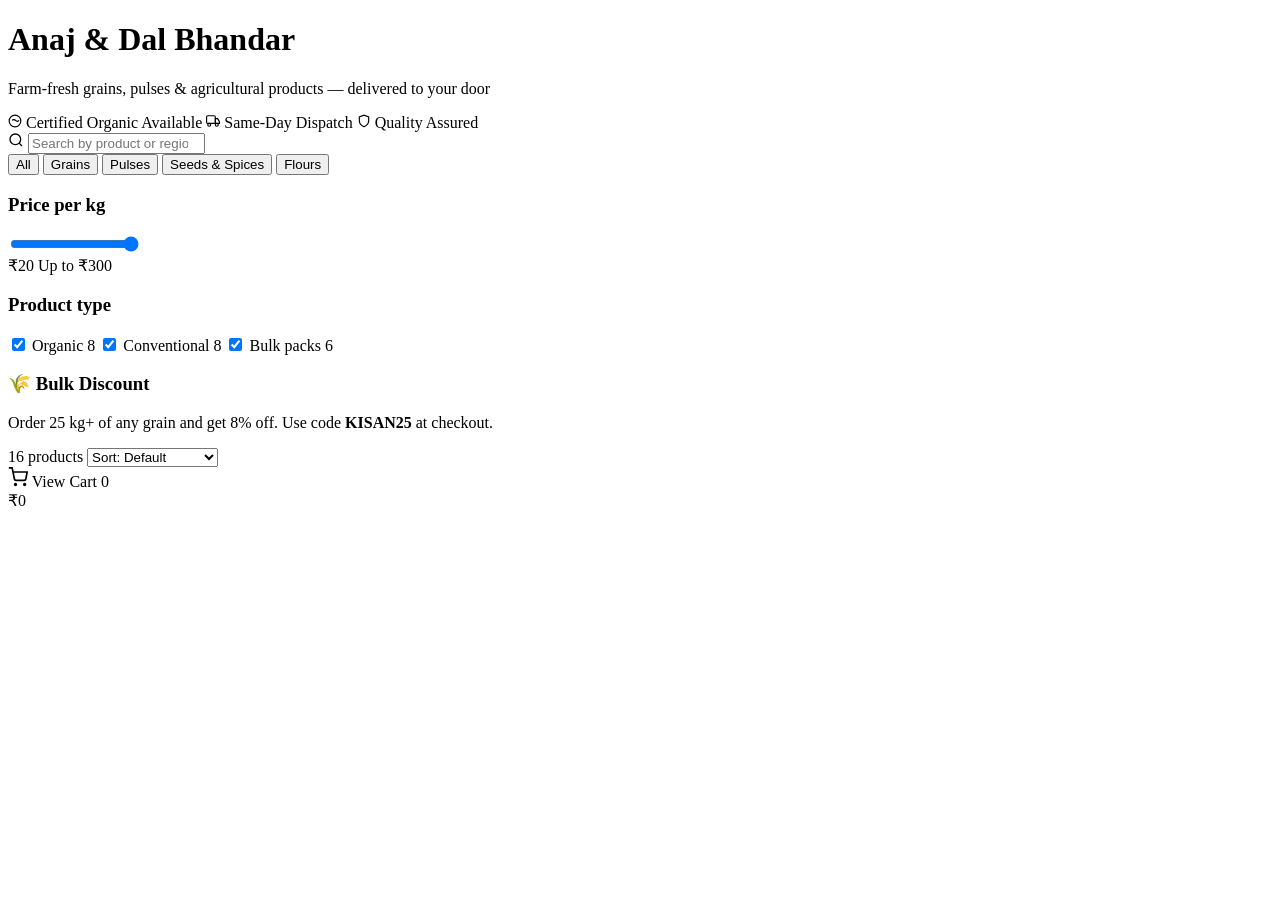
==== grain/index.html @ b6045be8 "Add files via upload" ====
<!DOCTYPE html>
<html lang="en">
<head>
  <meta charset="UTF-8">
  <meta name="viewport" content="width=device-width, initial-scale=1.0">
  <title>Anaj & Dal Bhandar — Grains, Pulses & Agri Products</title>
  <link rel="stylesheet" href="css/style.css">
  <link rel="preconnect" href="https://fonts.googleapis.com">
  <link rel="preconnect" href="https://fonts.gstatic.com" crossorigin>
  <link href="https://fonts.googleapis.com/css2?family=Playfair+Display:wght@500;600&family=DM+Sans:wght@400;500&display=swap" rel="stylesheet">
</head>
<body>

  <!-- ── HERO ─────────────────────────────────────────── -->
  <header class="hero">
    <div class="hero-left">
      <h1 class="hero-title">Anaj &amp; Dal Bhandar</h1>
      <p class="hero-sub">Farm-fresh grains, pulses &amp; agricultural products — delivered to your door</p>
    </div>
    <div class="hero-badges">
      <span class="hero-badge">
        <svg width="14" height="14" viewBox="0 0 24 24" fill="none" stroke="currentColor" stroke-width="2" aria-hidden="true"><path d="M12 2a10 10 0 0 1 10 10c0 5.52-4.48 10-10 10S2 17.52 2 12 6.48 2 12 2"/><path d="M7 11c1.5-2 4.5-2 6 0s4.5 2 6 0"/></svg>
        Certified Organic Available
      </span>
      <span class="hero-badge">
        <svg width="14" height="14" viewBox="0 0 24 24" fill="none" stroke="currentColor" stroke-width="2" aria-hidden="true"><rect x="1" y="3" width="15" height="13" rx="2"/><path d="M16 8h4l3 5v3h-7V8z"/><circle cx="5.5" cy="18.5" r="2.5"/><circle cx="18.5" cy="18.5" r="2.5"/></svg>
        Same-Day Dispatch
      </span>
      <span class="hero-badge">
        <svg width="14" height="14" viewBox="0 0 24 24" fill="none" stroke="currentColor" stroke-width="2" aria-hidden="true"><path d="M12 22s8-4 8-10V5l-8-3-8 3v7c0 6 8 10 8 10z"/></svg>
        Quality Assured
      </span>
    </div>
  </header>

  <!-- ── SEARCH & FILTER BAR ───────────────────────────── -->
  <div class="search-row">
    <div class="search-wrap">
      <svg width="16" height="16" viewBox="0 0 24 24" fill="none" stroke="currentColor" stroke-width="2" aria-hidden="true"><circle cx="11" cy="11" r="8"/><path d="m21 21-4.35-4.35"/></svg>
      <input
        type="search"
        id="searchInput"
        placeholder="Search by product or region…"
        autocomplete="off">
    </div>
    <div class="filter-tabs" role="tablist" aria-label="Product categories">
      <button class="tab active" role="tab" aria-selected="true"  onclick="setTab(this,'all')">All</button>
      <button class="tab"        role="tab" aria-selected="false" onclick="setTab(this,'grain')">Grains</button>
      <button class="tab"        role="tab" aria-selected="false" onclick="setTab(this,'pulse')">Pulses</button>
      <button class="tab"        role="tab" aria-selected="false" onclick="setTab(this,'seed')">Seeds &amp; Spices</button>
      <button class="tab"        role="tab" aria-selected="false" onclick="setTab(this,'flour')">Flours</button>
    </div>
  </div>

  <!-- ── MAIN CONTENT ──────────────────────────────────── -->
  <div class="main">

    <!-- Sidebar -->
    <aside class="sidebar">

      <div class="sidebar-card">
        <h3>Price per kg</h3>
        <div class="price-range">
          <input type="range" id="priceFilter" min="20" max="300" value="300" step="5" aria-label="Maximum price filter">
          <div class="price-labels">
            <span>₹20</span>
            <span id="priceVal">Up to ₹300</span>
          </div>
        </div>
      </div>

      <div class="sidebar-card">
        <h3>Product type</h3>
        <div class="check-list">
          <label class="check-item">
            <input type="checkbox" checked> Organic
            <span class="badge-count">8</span>
          </label>
          <label class="check-item">
            <input type="checkbox" checked> Conventional
            <span class="badge-count">8</span>
          </label>
          <label class="check-item">
            <input type="checkbox" checked> Bulk packs
            <span class="badge-count">6</span>
          </label>
        </div>
      </div>

      <div class="promo-card">
        <h3>🌾 Bulk Discount</h3>
        <p>Order 25 kg+ of any grain and get 8% off. Use code <strong>KISAN25</strong> at checkout.</p>
      </div>

    </aside>

    <!-- Products section -->
    <section>
      <div class="products-header">
        <span class="products-count" id="productsCount">16 products</span>
        <select class="sort-select" id="sortSelect" aria-label="Sort products">
          <option value="default">Sort: Default</option>
          <option value="price-asc">Price: Low to High</option>
          <option value="price-desc">Price: High to Low</option>
          <option value="name">Name: A–Z</option>
        </select>
      </div>

      <div class="products-grid" id="productsGrid" role="list" aria-label="Product listings">
        <!-- Products rendered by JS -->
      </div>
    </section>

  </div>

  <!-- ── CART BAR ──────────────────────────────────────── -->
  <div class="cart-bar" id="cartBar" role="status" aria-live="polite" onclick="openCart()">
    <div class="cart-left">
      <span class="cart-icon">
        <svg width="20" height="20" viewBox="0 0 24 24" fill="none" stroke="currentColor" stroke-width="2" aria-hidden="true"><circle cx="9" cy="21" r="1"/><circle cx="20" cy="21" r="1"/><path d="M1 1h4l2.68 13.39a2 2 0 0 0 2 1.61h9.72a2 2 0 0 0 2-1.61L23 6H6"/></svg>
      </span>
      <span class="cart-label">View Cart</span>
      <span class="cart-count" id="cartCount">0</span>
    </div>
    <span class="cart-total" id="cartTotal">₹0</span>
  </div>

  <script src="js/app.js"></script>
</body>
</html>
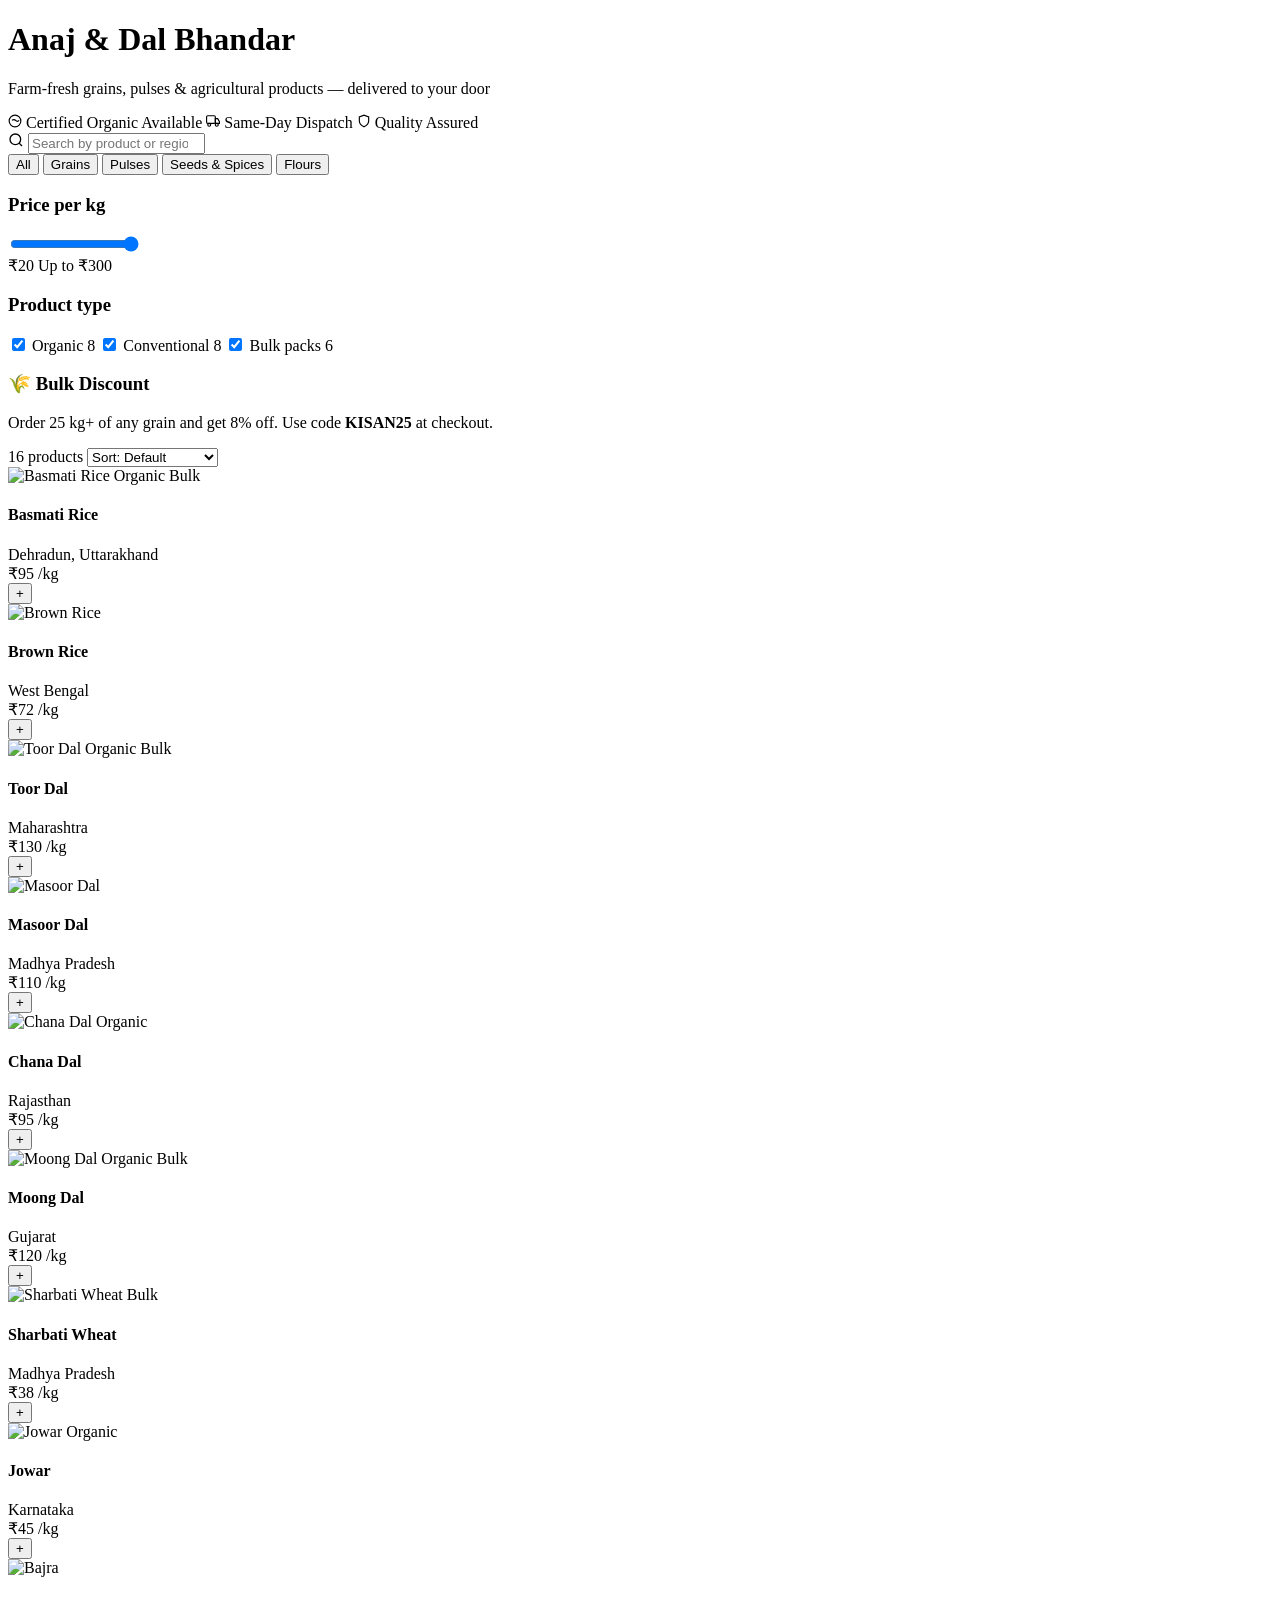
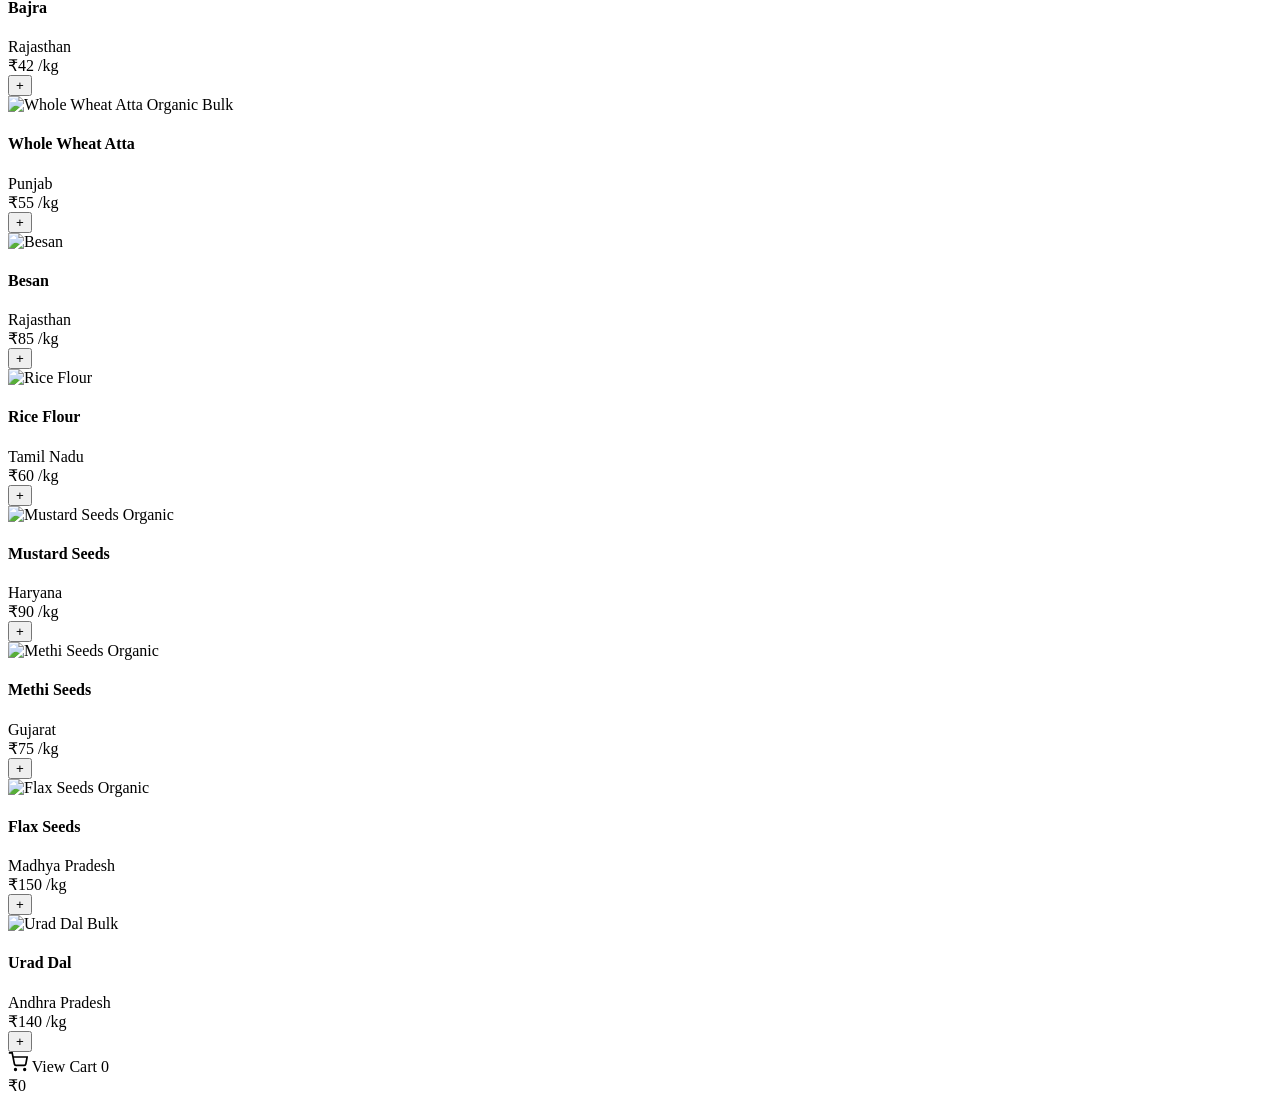
==== commit b2672ea4: "Fix stylesheet link path in index.html" ====
--- a/grain/index.html
+++ b/grain/index.html
@@ -4,7 +4,7 @@
   <meta charset="UTF-8">
   <meta name="viewport" content="width=device-width, initial-scale=1.0">
   <title>Anaj & Dal Bhandar — Grains, Pulses & Agri Products</title>
-  <link rel="stylesheet" href="css/style.css">
+  <link rel="stylesheet" href="style.css">
   <link rel="preconnect" href="https://fonts.googleapis.com">
   <link rel="preconnect" href="https://fonts.gstatic.com" crossorigin>
   <link href="https://fonts.googleapis.com/css2?family=Playfair+Display:wght@500;600&family=DM+Sans:wght@400;500&display=swap" rel="stylesheet">
@@ -125,6 +125,6 @@
     <span class="cart-total" id="cartTotal">₹0</span>
   </div>
 
-  <script src="js/app.js"></script>
+  <script src="app.js"></script>
 </body>
 </html>
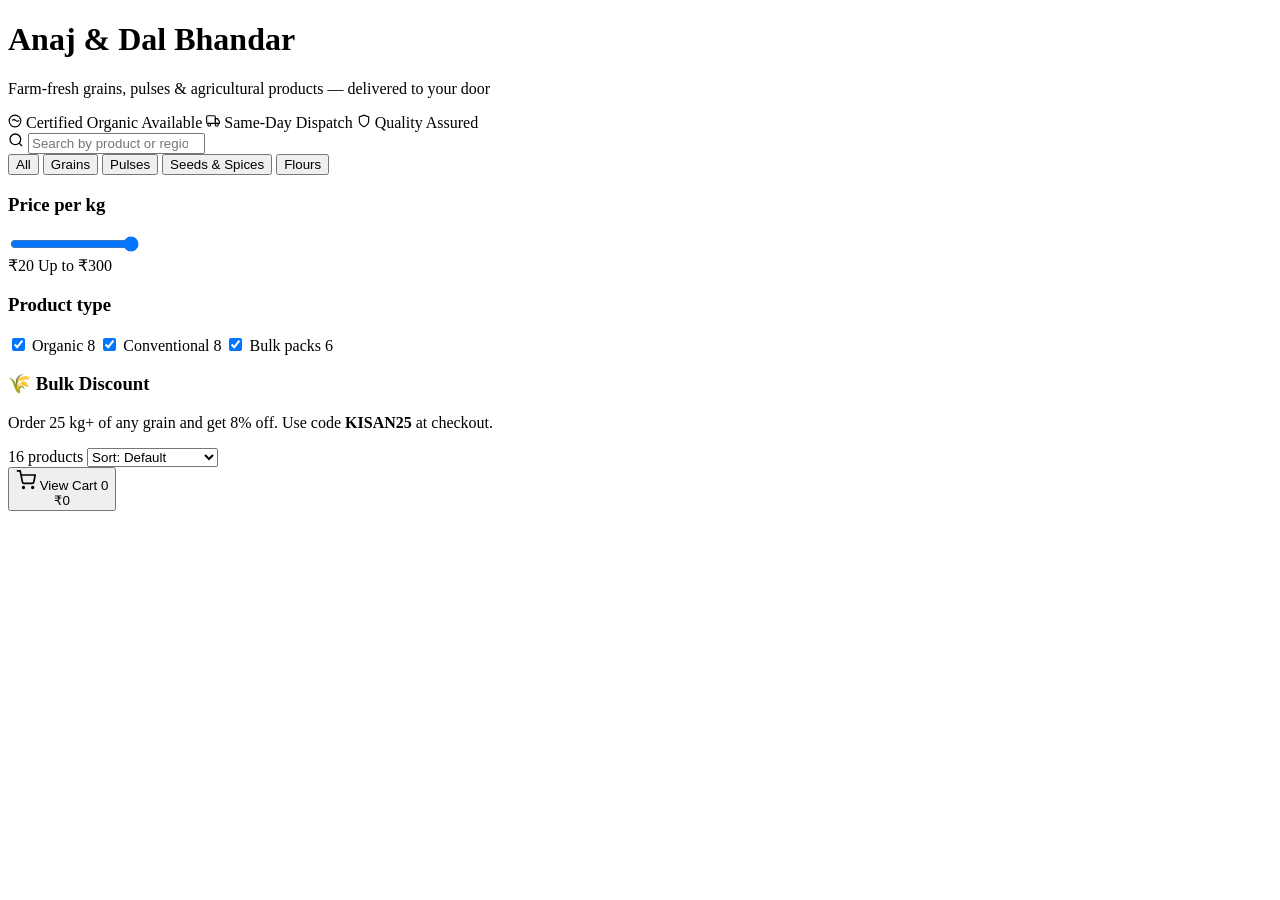
==== commit 3e51db62: "Update stylesheet and script paths in index.html" ====
--- a/grain/index.html
+++ b/grain/index.html
@@ -4,7 +4,7 @@
   <meta charset="UTF-8">
   <meta name="viewport" content="width=device-width, initial-scale=1.0">
   <title>Anaj & Dal Bhandar — Grains, Pulses & Agri Products</title>
-  <link rel="stylesheet" href="style.css">
+  <link rel="stylesheet" href="css/style.css">
   <link rel="preconnect" href="https://fonts.googleapis.com">
   <link rel="preconnect" href="https://fonts.gstatic.com" crossorigin>
   <link href="https://fonts.googleapis.com/css2?family=Playfair+Display:wght@500;600&family=DM+Sans:wght@400;500&display=swap" rel="stylesheet">
@@ -114,7 +114,7 @@
   </div>
 
   <!-- ── CART BAR ──────────────────────────────────────── -->
-  <div class="cart-bar" id="cartBar" role="status" aria-live="polite" onclick="openCart()">
+  <button  class="cart-bar"  id="cartBar"  onclick="openCart()">
     <div class="cart-left">
       <span class="cart-icon">
         <svg width="20" height="20" viewBox="0 0 24 24" fill="none" stroke="currentColor" stroke-width="2" aria-hidden="true"><circle cx="9" cy="21" r="1"/><circle cx="20" cy="21" r="1"/><path d="M1 1h4l2.68 13.39a2 2 0 0 0 2 1.61h9.72a2 2 0 0 0 2-1.61L23 6H6"/></svg>
@@ -125,6 +125,6 @@
     <span class="cart-total" id="cartTotal">₹0</span>
   </div>
 
-  <script src="app.js"></script>
+  <script src="js/app.js"></script>
 </body>
 </html>
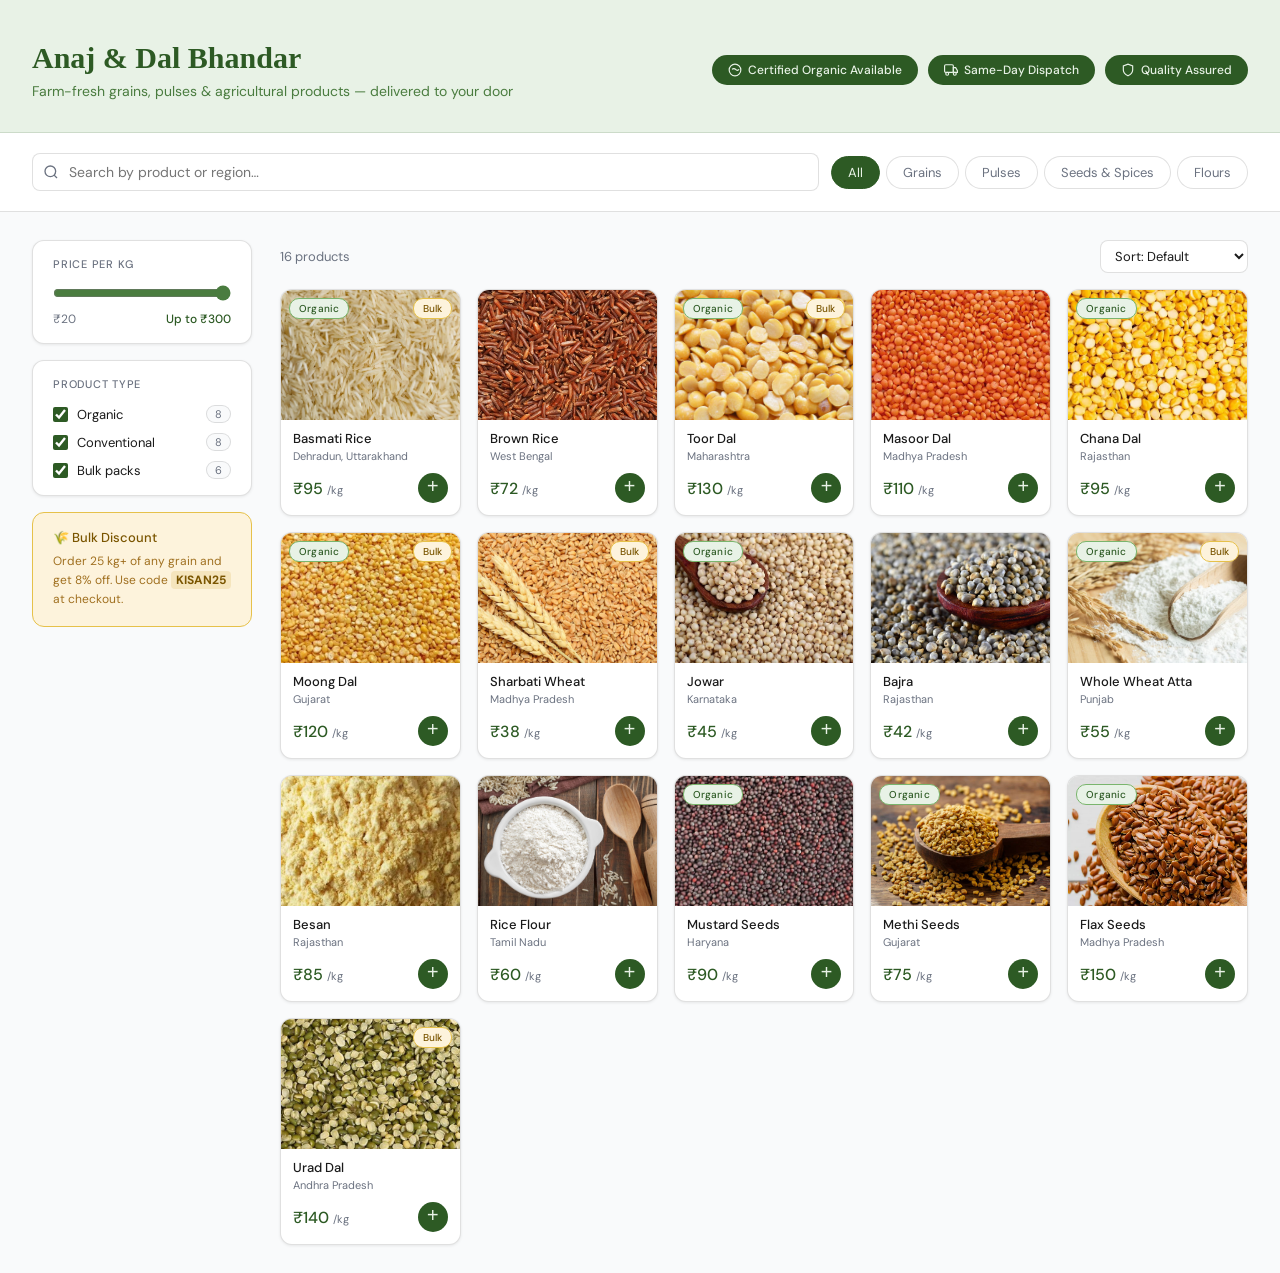
==== commit 2659f649: "Update stylesheet and script paths in index.html" ====
--- a/grain/index.html
+++ b/grain/index.html
@@ -4,7 +4,7 @@
   <meta charset="UTF-8">
   <meta name="viewport" content="width=device-width, initial-scale=1.0">
   <title>Anaj & Dal Bhandar — Grains, Pulses & Agri Products</title>
-  <link rel="stylesheet" href="css/style.css">
+  <link rel="stylesheet" href="style.css">
   <link rel="preconnect" href="https://fonts.googleapis.com">
   <link rel="preconnect" href="https://fonts.gstatic.com" crossorigin>
   <link href="https://fonts.googleapis.com/css2?family=Playfair+Display:wght@500;600&family=DM+Sans:wght@400;500&display=swap" rel="stylesheet">
@@ -125,6 +125,6 @@
     <span class="cart-total" id="cartTotal">₹0</span>
   </div>
 
-  <script src="js/app.js"></script>
+  <script src="app.js"></script>
 </body>
 </html>
--- a/grain/style.css
+++ b/grain/style.css
@@ -0,0 +1,572 @@
+@import url('https://fonts.googleapis.com/css2?family=Playfair+Display:wght@500;600&family=DM+Sans:wght@400;500&display=swap');
+
+*, *::before, *::after {
+  box-sizing: border-box;
+  margin: 0;
+  padding: 0;
+}
+
+:root {
+  --brand-dark:   #2d5a24;
+  --brand:        #4a7c3f;
+  --brand-mid:    #7ab56d;
+  --brand-light:  #e8f2e6;
+  --gold:         #c9920e;
+  --gold-light:   #fdf3dc;
+  --gold-border:  #e6c14a;
+  --text:         #1a1a1a;
+  --text-muted:   #6b7280;
+  --bg:           #ffffff;
+  --surface:      #f9fafb;
+  --border:       rgba(0,0,0,0.12);
+  --border-hover: rgba(0,0,0,0.22);
+  --radius-md:    8px;
+  --radius-lg:    12px;
+  --shadow-sm:    0 1px 3px rgba(0,0,0,0.08);
+  --shadow-md:    0 4px 12px rgba(0,0,0,0.10);
+}
+
+body {
+  font-family: 'DM Sans', sans-serif;
+  color: var(--text);
+  background: var(--surface);
+  min-height: 100vh;
+}
+
+/* ─── HERO ─────────────────────────────────────────── */
+.hero {
+  background: var(--brand-light);
+  border-bottom: 1px solid rgba(45,90,36,0.15);
+  padding: 2.5rem 2rem 2rem;
+  display: flex;
+  align-items: center;
+  justify-content: space-between;
+  gap: 1.5rem;
+  flex-wrap: wrap;
+}
+
+.hero-title {
+  font-family: 'Playfair Display', serif;
+  font-size: 30px;
+  font-weight: 600;
+  color: var(--brand-dark);
+  line-height: 1.2;
+  margin-bottom: 6px;
+}
+
+.hero-sub {
+  font-size: 14px;
+  color: var(--brand);
+}
+
+.hero-badges {
+  display: flex;
+  gap: 10px;
+  flex-wrap: wrap;
+}
+
+.hero-badge {
+  background: var(--brand-dark);
+  color: var(--brand-light);
+  font-size: 12px;
+  font-weight: 500;
+  padding: 7px 16px;
+  border-radius: 20px;
+  display: inline-flex;
+  align-items: center;
+  gap: 6px;
+}
+
+/* ─── SEARCH BAR ────────────────────────────────────── */
+.search-row {
+  padding: 1.25rem 2rem;
+  background: var(--bg);
+  border-bottom: 1px solid var(--border);
+  display: flex;
+  gap: 12px;
+  align-items: center;
+  flex-wrap: wrap;
+}
+
+.search-wrap {
+  flex: 1;
+  min-width: 200px;
+  position: relative;
+}
+
+.search-wrap svg {
+  position: absolute;
+  left: 11px;
+  top: 50%;
+  transform: translateY(-50%);
+  color: var(--text-muted);
+  pointer-events: none;
+}
+
+.search-wrap input {
+  width: 100%;
+  padding: 9px 12px 9px 36px;
+  border: 1px solid var(--border);
+  border-radius: var(--radius-md);
+  font-family: 'DM Sans', sans-serif;
+  font-size: 14px;
+  color: var(--text);
+  background: var(--bg);
+  outline: none;
+  transition: border-color 0.15s;
+}
+
+.search-wrap input:focus {
+  border-color: var(--brand-mid);
+  box-shadow: 0 0 0 3px rgba(74,124,63,0.1);
+}
+
+.filter-tabs {
+  display: flex;
+  gap: 6px;
+  flex-wrap: wrap;
+}
+
+.tab {
+  border: 1px solid var(--border);
+  background: var(--bg);
+  color: var(--text-muted);
+  font-size: 13px;
+  font-family: 'DM Sans', sans-serif;
+  padding: 7px 16px;
+  border-radius: 20px;
+  cursor: pointer;
+  transition: all 0.15s;
+}
+
+.tab:hover {
+  background: var(--surface);
+  color: var(--text);
+  border-color: var(--border-hover);
+}
+
+.tab.active {
+  background: var(--brand-dark);
+  color: var(--brand-light);
+  border-color: var(--brand-dark);
+}
+
+/* ─── MAIN LAYOUT ───────────────────────────────────── */
+.main {
+  padding: 1.75rem 2rem;
+  display: grid;
+  grid-template-columns: 220px 1fr;
+  gap: 1.75rem;
+  max-width: 1280px;
+  margin: 0 auto;
+}
+
+/* ─── SIDEBAR ───────────────────────────────────────── */
+.sidebar {
+  display: flex;
+  flex-direction: column;
+  gap: 1rem;
+}
+
+.sidebar-card {
+  background: var(--bg);
+  border: 1px solid var(--border);
+  border-radius: var(--radius-lg);
+  padding: 1rem 1.25rem;
+  box-shadow: var(--shadow-sm);
+}
+
+.sidebar-card h3 {
+  font-size: 11px;
+  font-weight: 500;
+  color: var(--text-muted);
+  text-transform: uppercase;
+  letter-spacing: 0.07em;
+  margin-bottom: 14px;
+}
+
+.price-range {
+  display: flex;
+  flex-direction: column;
+  gap: 10px;
+}
+
+.price-range input[type=range] {
+  width: 100%;
+  accent-color: var(--brand);
+  cursor: pointer;
+}
+
+.price-labels {
+  display: flex;
+  justify-content: space-between;
+  font-size: 12px;
+  color: var(--text-muted);
+}
+
+#priceVal {
+  font-weight: 500;
+  color: var(--brand-dark);
+}
+
+.check-list {
+  display: flex;
+  flex-direction: column;
+  gap: 10px;
+}
+
+.check-item {
+  display: flex;
+  align-items: center;
+  gap: 9px;
+  font-size: 13px;
+  cursor: pointer;
+  color: var(--text);
+  user-select: none;
+}
+
+.check-item input[type=checkbox] {
+  accent-color: var(--brand-dark);
+  width: 15px;
+  height: 15px;
+  cursor: pointer;
+}
+
+.badge-count {
+  margin-left: auto;
+  font-size: 11px;
+  color: var(--text-muted);
+  background: var(--surface);
+  padding: 1px 8px;
+  border-radius: 10px;
+  border: 1px solid var(--border);
+}
+
+.promo-card {
+  background: var(--gold-light);
+  border: 1px solid var(--gold-border);
+  border-radius: var(--radius-lg);
+  padding: 1rem 1.25rem;
+}
+
+.promo-card h3 {
+  font-size: 13px;
+  font-weight: 500;
+  color: #7a5500;
+  margin-bottom: 6px;
+  letter-spacing: 0;
+  text-transform: none;
+}
+
+.promo-card p {
+  font-size: 12px;
+  color: #a07020;
+  line-height: 1.6;
+}
+
+.promo-card strong {
+  color: #7a5500;
+  background: rgba(201,146,14,0.15);
+  padding: 1px 5px;
+  border-radius: 4px;
+}
+
+/* ─── PRODUCTS GRID ─────────────────────────────────── */
+.products-header {
+  display: flex;
+  align-items: center;
+  justify-content: space-between;
+  margin-bottom: 1rem;
+}
+
+.products-count {
+  font-size: 13px;
+  color: var(--text-muted);
+}
+
+.sort-select {
+  font-family: 'DM Sans', sans-serif;
+  font-size: 13px;
+  padding: 6px 10px;
+  border: 1px solid var(--border);
+  border-radius: var(--radius-md);
+  color: var(--text);
+  background: var(--bg);
+  cursor: pointer;
+  outline: none;
+}
+
+.products-grid {
+  display: grid;
+  grid-template-columns: repeat(auto-fill, minmax(175px, 1fr));
+  gap: 1rem;
+  align-content: start;
+}
+
+/* ─── PRODUCT CARD ──────────────────────────────────── */
+.product-card {
+  background: var(--bg);
+  border: 1px solid var(--border);
+  border-radius: var(--radius-lg);
+  overflow: hidden;
+  cursor: pointer;
+  transition: border-color 0.18s, transform 0.18s, box-shadow 0.18s;
+  box-shadow: var(--shadow-sm);
+}
+
+.product-card:hover {
+  border-color: var(--brand-mid);
+  transform: translateY(-3px);
+  box-shadow: var(--shadow-md);
+}
+
+.product-img-wrap {
+  height: 130px;
+  position: relative;
+  overflow: hidden;
+  background: var(--surface);
+}
+
+.product-img-wrap img {
+  width: 100%;
+  height: 100%;
+  object-fit: cover;
+  transition: transform 0.3s;
+}
+
+.product-card:hover .product-img-wrap img {
+  transform: scale(1.05);
+}
+
+.organic-tag {
+  position: absolute;
+  top: 8px;
+  left: 8px;
+  font-size: 10px;
+  font-weight: 500;
+  background: var(--brand-light);
+  color: var(--brand-dark);
+  padding: 3px 9px;
+  border-radius: 10px;
+  border: 1px solid var(--brand-mid);
+  letter-spacing: 0.02em;
+}
+
+.bulk-tag {
+  position: absolute;
+  top: 8px;
+  right: 8px;
+  font-size: 10px;
+  font-weight: 500;
+  background: var(--gold-light);
+  color: #7a5500;
+  padding: 3px 9px;
+  border-radius: 10px;
+  border: 1px solid var(--gold-border);
+}
+
+.product-info {
+  padding: 10px 12px 12px;
+}
+
+.product-info h4 {
+  font-size: 13px;
+  font-weight: 500;
+  margin-bottom: 2px;
+  color: var(--text);
+  white-space: nowrap;
+  overflow: hidden;
+  text-overflow: ellipsis;
+}
+
+.product-origin {
+  font-size: 11px;
+  color: var(--text-muted);
+  margin-bottom: 10px;
+  white-space: nowrap;
+  overflow: hidden;
+  text-overflow: ellipsis;
+}
+
+.product-footer {
+  display: flex;
+  align-items: center;
+  justify-content: space-between;
+}
+
+.price {
+  font-size: 16px;
+  font-weight: 500;
+  color: var(--brand-dark);
+}
+
+.price-unit {
+  font-size: 11px;
+  color: var(--text-muted);
+  font-weight: 400;
+}
+
+.add-btn {
+  width: 30px;
+  height: 30px;
+  border-radius: 50%;
+  background: var(--brand-dark);
+  border: none;
+  color: var(--brand-light);
+  font-size: 20px;
+  display: flex;
+  align-items: center;
+  justify-content: center;
+  cursor: pointer;
+  transition: background 0.15s, transform 0.1s;
+  line-height: 1;
+  font-family: monospace;
+}
+
+.add-btn:hover {
+  background: var(--brand);
+}
+
+.add-btn:active {
+  transform: scale(0.88);
+}
+
+.add-btn.added {
+  background: var(--gold);
+  font-size: 13px;
+  font-family: 'DM Sans', sans-serif;
+  font-weight: 500;
+}
+
+/* ─── EMPTY STATE ───────────────────────────────────── */
+.empty-state {
+  grid-column: 1 / -1;
+  text-align: center;
+  padding: 4rem 2rem;
+  color: var(--text-muted);
+}
+
+.empty-state svg {
+  margin-bottom: 12px;
+  opacity: 0.4;
+}
+
+.empty-state p {
+  font-size: 14px;
+}
+
+/* ─── CART BAR ──────────────────────────────────────── */
+.cart-bar {
+  position: sticky;
+  bottom: 0;
+  background: var(--brand-dark);
+  color: var(--brand-light);
+  padding: 1rem 2rem;
+  display: none;
+  align-items: center;
+  justify-content: space-between;
+  cursor: pointer;
+  transition: background 0.15s;
+  z-index: 100;
+  border-top: 2px solid rgba(122,181,109,0.3);
+}
+
+.cart-bar:hover {
+  background: var(--brand);
+}
+
+.cart-bar.visible {
+  display: flex;
+}
+
+.cart-left {
+  display: flex;
+  align-items: center;
+  gap: 12px;
+}
+
+.cart-icon svg {
+  display: block;
+}
+
+.cart-label {
+  font-size: 14px;
+  font-weight: 500;
+}
+
+.cart-count {
+  background: var(--brand-light);
+  color: var(--brand-dark);
+  font-size: 12px;
+  font-weight: 500;
+  min-width: 22px;
+  height: 22px;
+  border-radius: 11px;
+  display: flex;
+  align-items: center;
+  justify-content: center;
+  padding: 0 6px;
+}
+
+.cart-total {
+  font-family: 'Playfair Display', serif;
+  font-size: 20px;
+  font-weight: 600;
+}
+
+/* ─── RESPONSIVE ────────────────────────────────────── */
+@media (max-width: 768px) {
+  .main {
+    grid-template-columns: 1fr;
+    padding: 1rem;
+  }
+
+  .sidebar {
+    flex-direction: row;
+    flex-wrap: wrap;
+    gap: 0.75rem;
+  }
+
+  .sidebar-card {
+    flex: 1;
+    min-width: 150px;
+  }
+
+  .hero {
+    padding: 1.5rem 1rem;
+  }
+
+  .search-row {
+    padding: 1rem;
+  }
+}
+
+@media (max-width: 480px) {
+  .hero-title { font-size: 22px; }
+  .products-grid { grid-template-columns: repeat(2, 1fr); }
+}
+
+
+.qty-control {
+  display: flex;
+  align-items: center;
+  gap: 8px;
+}
+
+.qty-control button {
+  width: 30px;
+  height: 30px;
+  border: none;
+  border-radius: 50%;
+  cursor: pointer;
+  background: #2e7d32;
+  color: white;
+  font-size: 18px;
+  font-weight: bold;
+}
+
+.qty-control span {
+  min-width: 20px;
+  text-align: center;
+  font-weight: 600;
+}
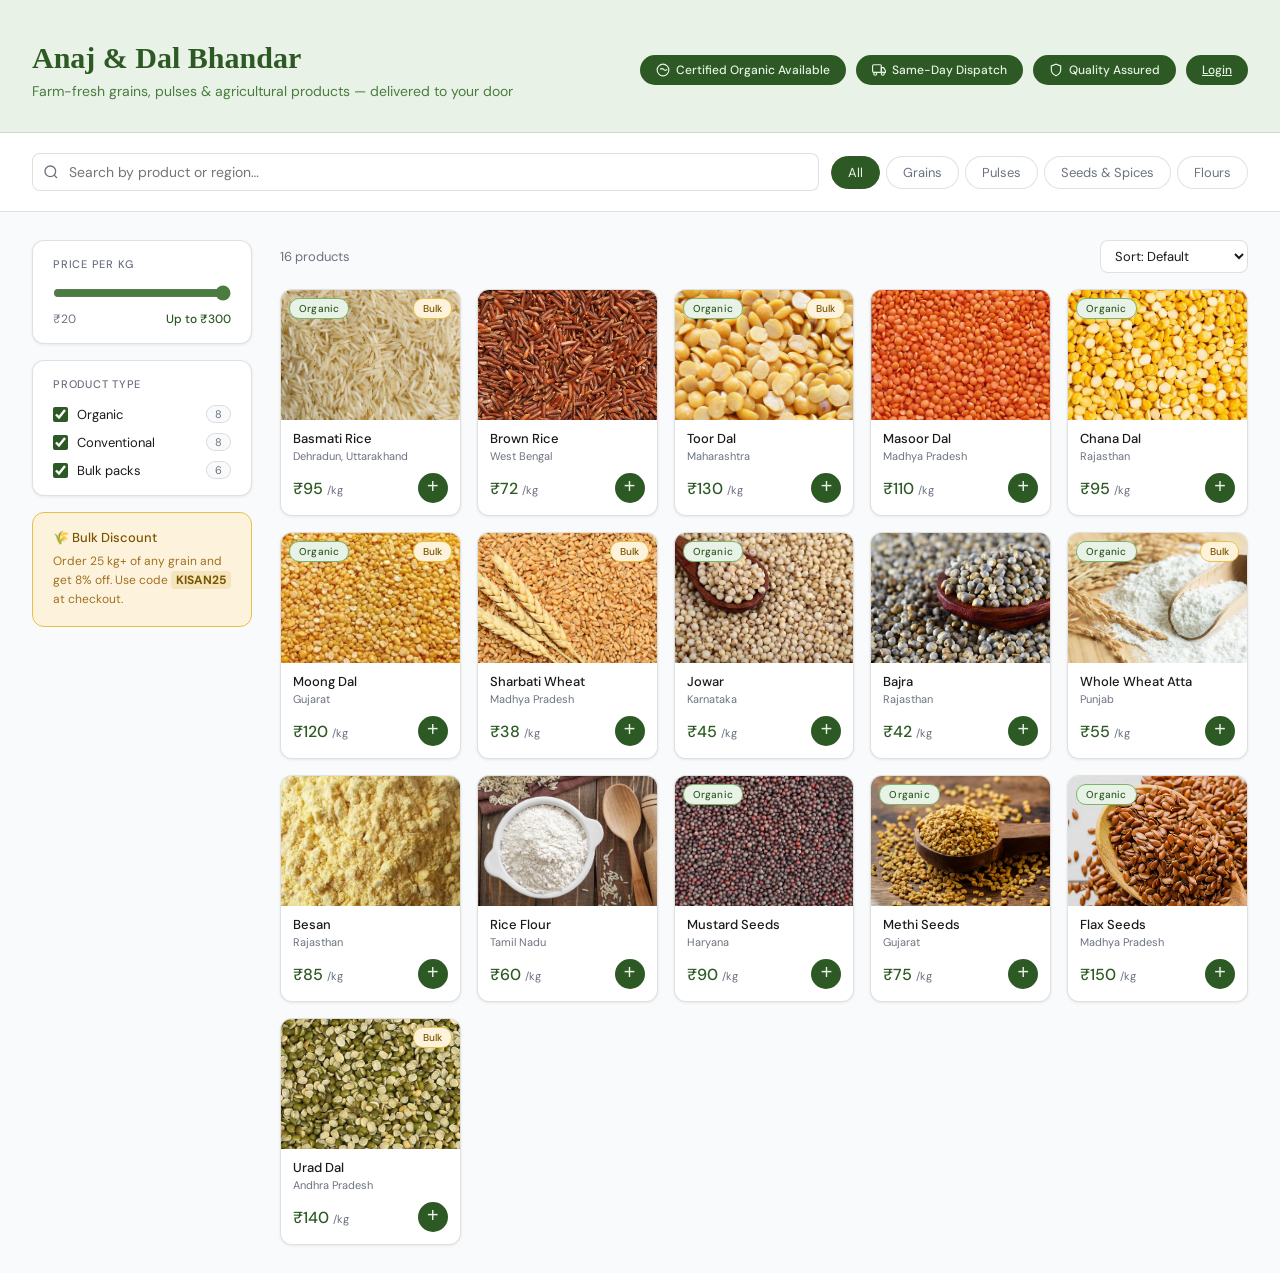
==== commit 6bea1af4: "Add login link to the hero section" ====
--- a/grain/index.html
+++ b/grain/index.html
@@ -30,6 +30,7 @@
         <svg width="14" height="14" viewBox="0 0 24 24" fill="none" stroke="currentColor" stroke-width="2" aria-hidden="true"><path d="M12 22s8-4 8-10V5l-8-3-8 3v7c0 6 8 10 8 10z"/></svg>
         Quality Assured
       </span>
+      <a href="login.html" class="hero-badge">Login</a>
     </div>
   </header>
 
